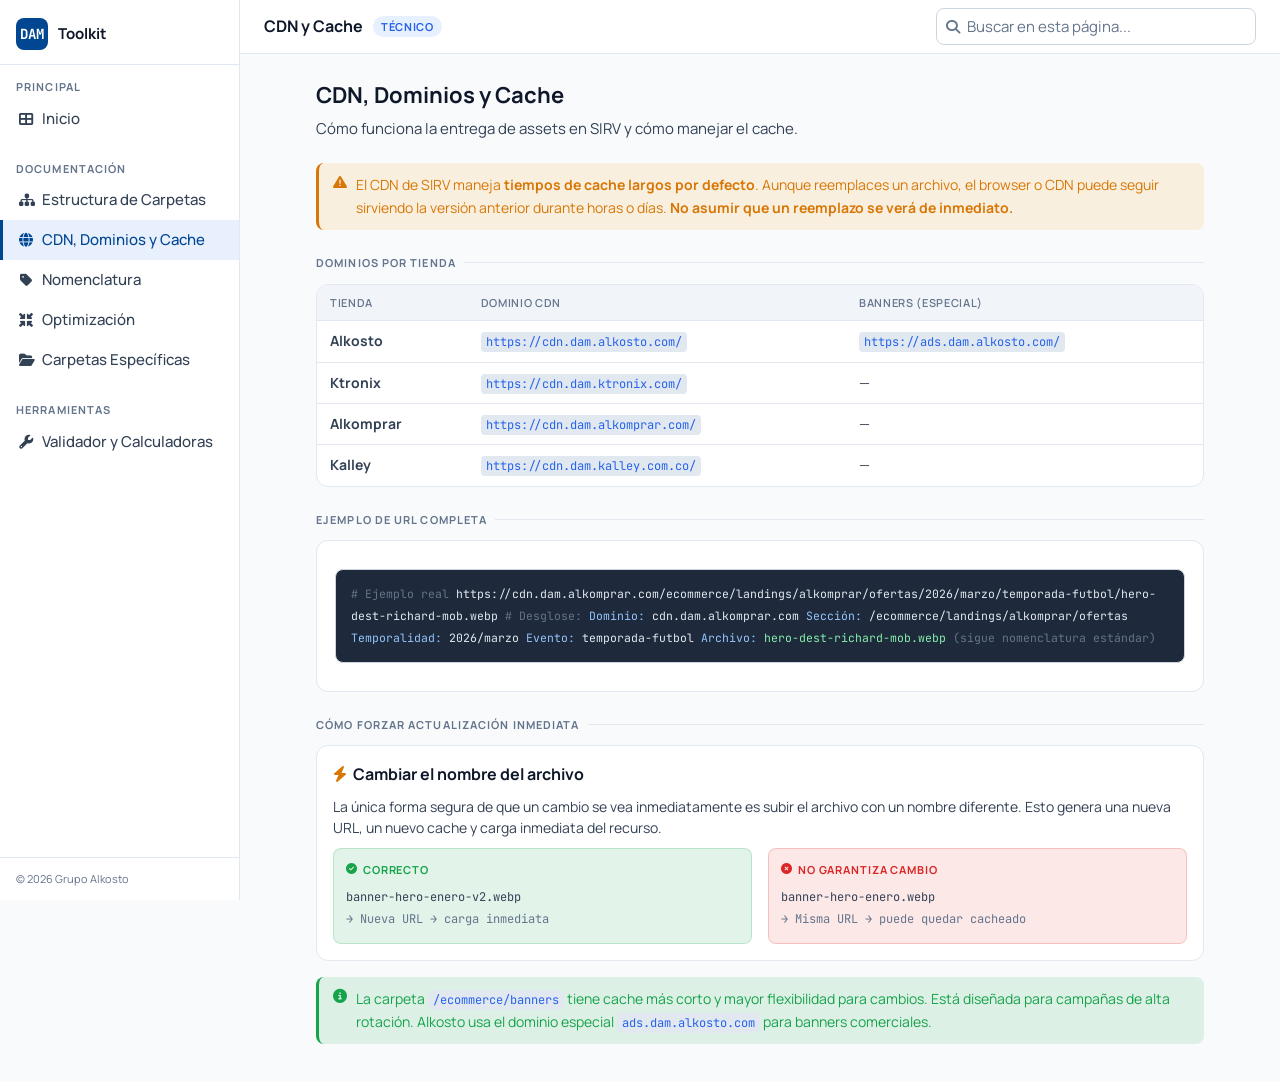
==== cdn.html @ 6390b380 "subida del proyecto" ====
<!DOCTYPE html>
<html lang="es">
<head>
  <meta charset="UTF-8">
  <meta name="viewport" content="width=device-width, initial-scale=1.0">
  <title>CDN, Dominios y Cache - DAM Toolkit</title>
  <link rel="preconnect" href="https://fonts.googleapis.com">
  <link href="https://fonts.googleapis.com/css2?family=Manrope:wght@400;500;600;700&family=JetBrains+Mono:wght@400;500&display=swap" rel="stylesheet">
  <link rel="stylesheet" href="https://cdnjs.cloudflare.com/ajax/libs/font-awesome/6.4.0/css/all.min.css">
  <link rel="stylesheet" href="css/styles.css">
</head>
<body>
  <div id="app-layout" style="display: none;">
      <div class="ph">
        <h1>CDN, Dominios y Cache</h1>
        <p>Cómo funciona la entrega de assets en SIRV y cómo manejar el cache.</p>
      </div>
      <div class="al aw"><i class="fas fa-exclamation-triangle"></i><span>El CDN de SIRV maneja <strong>tiempos de
            cache largos por defecto</strong>. Aunque reemplaces un archivo, el browser o CDN puede seguir sirviendo
          la versión anterior durante horas o días. <strong>No asumir que un reemplazo se verá de
            inmediato.</strong></span></div>
      <div class="st">Dominios por Tienda</div>
      <div class="tw">
        <table>
          <thead>
            <tr>
              <th>Tienda</th>
              <th>Dominio CDN</th>
              <th>Banners (especial)</th>
            </tr>
          </thead>
          <tbody>
            <tr>
              <td><strong>Alkosto</strong></td>
              <td><code>https://cdn.dam.alkosto.com/</code></td>
              <td><code>https://ads.dam.alkosto.com/</code></td>
            </tr>
            <tr>
              <td><strong>Ktronix</strong></td>
              <td><code>https://cdn.dam.ktronix.com/</code></td>
              <td>—</td>
            </tr>
            <tr>
              <td><strong>Alkomprar</strong></td>
              <td><code>https://cdn.dam.alkomprar.com/</code></td>
              <td>—</td>
            </tr>
            <tr>
              <td><strong>Kalley</strong></td>
              <td><code>https://cdn.dam.kalley.com.co/</code></td>
              <td>—</td>
            </tr>
          </tbody>
        </table>
      </div>
      <div class="st">Ejemplo de URL completa</div>
      <div class="panel">
        <div class="cb"><span class="cm"># Ejemplo real</span>
https://cdn.dam.alkomprar.com/ecommerce/landings/alkomprar/ofertas/2026/marzo/temporada-futbol/hero-dest-richard-mob.webp

<span class="cm"># Desglose:</span>
<span class="ck2">Dominio:</span> cdn.dam.alkomprar.com
<span class="ck2">Sección:</span> /ecommerce/landings/alkomprar/ofertas
<span class="ck2">Temporalidad:</span> 2026/marzo
<span class="ck2">Evento:</span> temporada-futbol
<span class="ck2">Archivo:</span> <span class="cv">hero-dest-richard-mob.webp</span> <span class="cm">(sigue nomenclatura estándar)</span>
        </div>
      </div>
      <div class="st">Cómo forzar actualización inmediata</div>
      <div class="card" style="margin-bottom:16px">
        <h3 style="margin-bottom:8px"><i class="fas fa-bolt" style="color:var(--wn);margin-right:6px"></i>Cambiar el
          nombre del archivo</h3>
        <p style="font-size:14px;color:var(--tx2);margin-bottom:10px">La única forma segura de que un cambio se vea
          inmediatamente es subir el archivo con un nombre diferente. Esto genera una nueva URL, un nuevo cache y
          carga inmediata del recurso.</p>
        <div class="exrow" style="margin-bottom:0">
          <div class="ex exg">
            <div class="exl exlg"><i class="fas fa-check-circle"></i>Correcto</div>
            <div class="exc">banner-hero-enero-v2.webp<br><span style="color:var(--tx3)">→ Nueva URL → carga
                inmediata</span></div>
          </div>
          <div class="ex exr">
            <div class="exl exlr"><i class="fas fa-times-circle"></i>No garantiza cambio</div>
            <div class="exc">banner-hero-enero.webp<br><span style="color:var(--tx3)">→ Misma URL → puede quedar
                cacheado</span></div>
          </div>
        </div>
      </div>
      <div class="al as"><i class="fas fa-info-circle"></i><span>La carpeta <code>/ecommerce/banners</code> tiene
          cache más corto y mayor flexibilidad para cambios. Está diseñada para campañas de alta rotación. Alkosto usa
          el dominio especial <code>ads.dam.alkosto.com</code> para banners comerciales.</span></div>
  </div>

  <script src="js/layout.js"></script>
  <script>
    renderLayout('cdn', 'CDN y Cache', 'Técnico');
  </script>
</body>
</html>
---- css/styles.css ----
@import url('https://fonts.googleapis.com/css2?family=Manrope:wght@400;500;600;700&family=JetBrains+Mono:wght@400;500&display=swap');
@import url('https://cdnjs.cloudflare.com/ajax/libs/font-awesome/6.4.0/css/all.min.css');

:root {
  --pr: #004691;       /* primary (Alkosto blue) */
  --prl: #E8F0FE;      /* primary light */
  --prd: #002D5E;      /* primary dark */
  
  --dk: #F8FAFC;       /* app bg - light grey */
  --dk2: #FFFFFF;      /* sidebar/card bg - white */
  --dk3: #F1F5F9;      /* hover / input bg */
  --dk4: #E2E8F0;      /* subtle backgrounds / tags */
  
  --tx: #0F172A;       /* main text - very dark */
  --tx2: #334155;      /* secondary text */
  --tx3: #64748B;      /* muted text */
  
  --bd: #E2E8F0;       /* borders */
  --bd2: #CBD5E1;      /* borders active/hover */
  
  --ok: #16A34A;       
  --okb: rgba(22, 163, 74, .12);
  --wn: #D97706;       
  --wnb: rgba(245, 158, 11, .12);
  --er: #DC2626;       
  --erb: rgba(239, 68, 68, .12);
  --inf: #2563EB;      
  --infb: rgba(59, 130, 246, .12);
  --ac: #EA580C;       
  
  --mono: 'JetBrains Mono', monospace;
  --sans: 'Manrope', sans-serif;
  --r: 8px;
  --r2: 12px;
  --sb: 240px;
}

* {
  box-sizing: border-box;
  margin: 0;
  padding: 0;
}

body {
  font-family: var(--sans);
  background: var(--dk);
  color: var(--tx);
  font-size: 16px;
  line-height: 1.6;
  display: flex;
  min-height: 100vh;
}

.sb {
  width: var(--sb);
  background: var(--dk2);
  border-right: 1px solid var(--bd);
  position: fixed;
  top: 0;
  left: 0;
  bottom: 0;
  display: flex;
  flex-direction: column;
  z-index: 100;
  overflow-y: auto;
}

.sb-logo {
  padding: 18px 16px 14px;
  border-bottom: 1px solid var(--bd);
  display: flex;
  align-items: center;
  gap: 10px;
}

.sb-logo .mk {
  width: 32px;
  height: 32px;
  background: var(--pr);
  border-radius: 8px;
  display: flex;
  align-items: center;
  justify-content: center;
  font-weight: 700;
  font-size: 14px;
  color: #fff;
  font-family: var(--mono);
  flex-shrink: 0;
}

.sb-logo .lt strong {
  display: block;
  font-size: 15px;
  font-weight: 700;
  color: var(--tx);
}

.sb-logo .lt span {
  font-size: 11px;
  color: var(--tx3);
  text-transform: uppercase;
  letter-spacing: .06em;
}

.sb-sec {
  padding: 8px 0;
}

.sb-lbl {
  font-size: 11px;
  font-weight: 700;
  text-transform: uppercase;
  letter-spacing: .1em;
  color: var(--tx3);
  padding: 5px 16px 3px;
}

.ni {
  display: flex;
  align-items: center;
  gap: 9px;
  padding: 8px 16px;
  cursor: pointer;
  color: var(--tx2);
  font-size: 15px;
  font-weight: 500;
  border-left: 3px solid transparent;
  transition: all .15s;
}

.ni i {
  font-size: 14px;
  width: 14px;
  text-align: center;
  flex-shrink: 0;
}

.ni:hover {
  background: var(--dk3);
  color: var(--tx);
}

.ni.active {
  background: var(--prl);
  color: var(--pr);
  border-left-color: var(--pr);
}

.ni.active i {
  color: var(--pr);
}

.sb-ft {
  margin-top: auto;
  padding: 12px 16px;
  border-top: 1px solid var(--bd);
  font-size: 11px;
  color: var(--tx3);
}

.main {
  margin-left: var(--sb);
  flex: 1;
  display: flex;
  flex-direction: column;
}

/* Make it responsive */
@media (max-width: 700px) {
  .sb {
    width: 60px;
  }
  .sb-logo {
    padding: 18px 8px 14px;
    justify-content: center;
  }
  .sb-logo .lt, .sb-lbl, .sb-ft, .ni span {
    display: none;
  }
  .ni {
    justify-content: center;
    padding: 12px 0;
  }
  .main {
    margin-left: 60px;
  }
}

.topbar {
  height: 54px;
  background: var(--dk2);
  border-bottom: 1px solid var(--bd);
  display: flex;
  align-items: center;
  padding: 0 24px;
  gap: 10px;
  position: sticky;
  top: 0;
  z-index: 50;
}

.ttl {
  font-size: 16px;
  font-weight: 700;
  color: var(--tx);
}

.chip {
  font-size: 11px;
  font-weight: 700;
  padding: 2px 8px;
  border-radius: 20px;
  background: var(--infb);
  color: var(--inf);
  text-transform: uppercase;
  letter-spacing: .06em;
}

.sw {
  flex: 1;
  max-width: 320px;
  margin-left: auto;
  position: relative;
}

.sw i {
  position: absolute;
  left: 10px;
  top: 50%;
  transform: translateY(-50%);
  color: var(--tx3);
  font-size: 14px;
}

.sw input {
  width: 100%;
  padding: 7px 10px 7px 30px;
  background: var(--dk2);
  border: 1px solid var(--bd2);
  border-radius: var(--r);
  font-family: var(--sans);
  font-size: 15px;
  color: var(--tx);
  outline: none;
  transition: border-color .2s;
}

.sw input:focus {
  border-color: var(--pr);
}

.sw input::placeholder {
  color: var(--tx3);
}

.content {
  padding: 24px;
  max-width: 90%;
  margin: 0 auto;
  width: 100%;
}

.page {
  display: none;
}

.page.active {
  display: block;
}

.ph {
  margin-bottom: 22px;
}

.ph h1 {
  font-size: 22px;
  font-weight: 700;
  color: var(--tx);
  margin-bottom: 4px;
}

.ph p {
  color: var(--tx2);
  font-size: 15px;
}

.grid {
  display: grid;
  gap: 16px;
}

.g2 {
  grid-template-columns: repeat(auto-fit, minmax(300px, 1fr));
}

.g3 {
  grid-template-columns: repeat(auto-fit, minmax(250px, 1fr));
}

.g4 {
  grid-template-columns: repeat(auto-fit, minmax(200px, 1fr));
}

.card {
  background: var(--dk2);
  border: 1px solid var(--bd);
  border-radius: var(--r2);
  padding: 16px;
}

.card.ck {
  cursor: pointer;
  transition: box-shadow .2s, border-color .2s;
}

.card.ck:hover {
  border-color: var(--pr);
  box-shadow: 0 4px 12px rgba(0, 0, 0, 0.05);
}

.card h3 {
  font-size: 16px;
  font-weight: 700;
  color: var(--tx);
  margin-bottom: 5px;
}

.card p {
  font-size: 14px;
  color: var(--tx2);
  line-height: 1.5;
}

.ci {
  width: 32px;
  height: 32px;
  border-radius: 8px;
  display: flex;
  align-items: center;
  justify-content: center;
  font-size: 16px;
  margin-bottom: 10px;
}

.st {
  font-size: 11px;
  font-weight: 700;
  text-transform: uppercase;
  letter-spacing: .1em;
  color: var(--tx3);
  margin: 24px 0 12px;
  display: flex;
  align-items: center;
  gap: 8px;
}

.st:first-child {
  margin-top: 0;
}

.st::after {
  content: '';
  flex: 1;
  height: 1px;
  background: var(--bd);
}

.al {
  padding: 11px 14px;
  border-radius: var(--r);
  display: flex;
  gap: 9px;
  align-items: flex-start;
  margin-bottom: 14px;
  font-size: 14px;
  border-left: 3px solid;
}

.al i {
  flex-shrink: 0;
  margin-top: 1px;
  font-size: 14px;
}

.ai {
  background: var(--infb);
  border-color: var(--inf);
  color: var(--inf);
}

.aw {
  background: var(--wnb);
  border-color: var(--wn);
  color: var(--wn);
}

.as {
  background: var(--okb);
  border-color: var(--ok);
  color: var(--ok);
}

.ae {
  background: var(--erb);
  border-color: var(--er);
  color: var(--er);
}

code {
  font-family: var(--mono);
  font-size: 12px;
  background: var(--dk4);
  color: var(--inf);
  padding: 2px 5px;
  border-radius: 4px;
}

.cb {
  background: #1E293B; /* code block should always be dark for readability */
  border: 1px solid var(--bd2);
  border-radius: var(--r);
  padding: 13px 15px;
  font-family: var(--mono);
  font-size: 11.5px;
  line-height: 1.9;
  margin: 10px 0;
  overflow-x: auto;
  color: #E2E8F0;
}

.cb .cm {
  color: #64748B;
}

.cb .ck2 {
  color: #93C5FD;
}

.cb .cv {
  color: #86EFAC;
}

.tw {
  background: var(--dk2);
  border: 1px solid var(--bd);
  border-radius: var(--r2);
  overflow: hidden;
  margin-bottom: 16px;
  width: 100%;
  overflow-x: auto;
}

table {
  width: 100%;
  border-collapse: collapse;
  font-size: 14px;
}

thead th {
  background: var(--dk3);
  padding: 9px 13px;
  text-align: left;
  font-weight: 600;
  font-size: 11px;
  text-transform: uppercase;
  letter-spacing: .06em;
  color: var(--tx3);
  border-bottom: 1px solid var(--bd);
}

tbody td {
  padding: 9px 13px;
  border-bottom: 1px solid var(--bd);
  color: var(--tx2);
  vertical-align: middle;
}

tbody tr:last-child td {
  border-bottom: none;
}

tbody tr:hover td {
  background: var(--dk3);
}

.tag {
  font-size: 11px;
  font-weight: 700;
  text-transform: uppercase;
  letter-spacing: .04em;
  padding: 2px 7px;
  border-radius: 20px;
  display: inline-block;
}

.tb {
  background: var(--infb);
  color: var(--inf);
}

.tg {
  background: var(--okb);
  color: var(--ok);
}

.ty {
  background: var(--wnb);
  color: var(--wn);
}

.tr {
  background: var(--erb);
  color: var(--er);
}

.tn {
  background: var(--dk4);
  color: var(--tx2);
}

.fl {
  display: block;
  font-size: 11px;
  font-weight: 700;
  text-transform: uppercase;
  letter-spacing: .08em;
  color: var(--tx3);
  margin-bottom: 5px;
}

.fi,
.fs {
  width: 100%;
  padding: 8px 11px;
  background: var(--dk2);
  border: 1px solid var(--bd2);
  border-radius: var(--r);
  font-family: var(--sans);
  font-size: 15px;
  color: var(--tx);
  outline: none;
  transition: border-color .2s;
}

.fi:focus,
.fs:focus {
  border-color: var(--pr);
}

.fi::placeholder {
  color: var(--tx3);
}

.fi.mo {
  font-family: var(--mono);
}

.fg {
  margin-bottom: 12px;
}

.btn {
  display: inline-flex;
  align-items: center;
  gap: 6px;
  padding: 7px 13px;
  border-radius: var(--r);
  font-family: var(--sans);
  font-size: 14px;
  font-weight: 600;
  cursor: pointer;
  border: 1px solid transparent;
  transition: all .15s;
  white-space: nowrap;
}

.bp {
  background: var(--pr);
  color: #fff;
  border-color: var(--pr);
}

.bp:hover {
  background: var(--prd);
}

.bs {
  background: var(--dk4);
  color: var(--tx2);
  border-color: var(--bd2);
}

.bs:hover {
  background: var(--dk3);
  color: var(--tx);
}

.panel {
  background: var(--dk2);
  border: 1px solid var(--bd);
  border-radius: var(--r2);
  padding: 18px;
  margin-bottom: 14px;
}

.ptit {
  font-size: 16px;
  font-weight: 700;
  color: var(--tx);
  margin-bottom: 3px;
  display: flex;
  align-items: center;
  gap: 7px;
}

.ptit i {
  color: var(--pr);
}

.pdesc {
  font-size: 14px;
  color: var(--tx2);
  margin-bottom: 16px;
}

.rbox {
  background: var(--dk);
  border: 1px solid var(--bd2);
  border-radius: var(--r);
  padding: 11px 13px;
  font-family: var(--mono);
  font-size: 11.5px;
  color: var(--tx);
  display: flex;
  align-items: center;
  justify-content: space-between;
  gap: 10px;
  margin-top: 10px;
  word-break: break-all;
  min-height: 44px;
}

.rbox .ph2 {
  color: var(--tx3);
  font-family: var(--sans);
  font-size: 14px;
}

.cpb {
  background: var(--pr);
  color: #fff;
  border: none;
  padding: 4px 9px;
  border-radius: 4px;
  font-size: 12px;
  font-weight: 600;
  cursor: pointer;
  white-space: nowrap;
  flex-shrink: 0;
  font-family: var(--sans);
}

.cpb:hover {
  background: var(--prd);
}

.vi {
  display: flex;
  align-items: center;
  gap: 8px;
  padding: 6px 0;
  border-bottom: 1px solid var(--bd);
  font-size: 14px;
  color: var(--tx2);
}

.vi:last-child {
  border-bottom: none;
}

.vd {
  width: 17px;
  height: 17px;
  border-radius: 50%;
  display: flex;
  align-items: center;
  justify-content: center;
  font-size: 10px;
  font-weight: 700;
  flex-shrink: 0;
}

.vok {
  background: var(--okb);
  color: var(--ok);
}

.verr {
  background: var(--erb);
  color: var(--er);
}

.vwn {
  background: var(--wnb);
  color: var(--wn);
}

.score {
  width: 72px;
  height: 72px;
  border-radius: 50%;
  display: flex;
  flex-direction: column;
  align-items: center;
  justify-content: center;
  font-weight: 700;
  flex-shrink: 0;
  border: 3px solid;
}

.sh {
  background: var(--okb);
  color: var(--ok);
  border-color: rgba(22, 163, 74, .3);
}

.sm {
  background: var(--wnb);
  color: var(--wn);
  border-color: rgba(217, 119, 6, .3);
}

.sl {
  background: var(--erb);
  color: var(--er);
  border-color: rgba(220, 38, 38, .3);
}

.sn {
  font-size: 21px;
  line-height: 1;
}

.slb {
  font-size: 10px;
  text-transform: uppercase;
  opacity: .7;
}

.pb {
  height: 6px;
  background: var(--bd);
  border-radius: 3px;
  overflow: hidden;
  margin: 5px 0;
}

.pf {
  height: 100%;
  border-radius: 3px;
  transition: width .4s;
}

.blue {
  background: var(--pr);
}

.green {
  background: var(--ok);
}

.yellow {
  background: var(--wn);
}

.red {
  background: var(--er);
}

.clist {
  list-style: none;
}

.ci2 {
  display: flex;
  align-items: flex-start;
  gap: 8px;
  padding: 8px 0;
  border-bottom: 1px solid var(--bd);
  font-size: 14px;
  cursor: pointer;
  color: var(--tx2);
}

.ci2:last-child {
  border-bottom: none;
}

.cbox {
  width: 17px;
  height: 17px;
  border-radius: 4px;
  border: 2px solid var(--bd2);
  flex-shrink: 0;
  margin-top: 1px;
  display: flex;
  align-items: center;
  justify-content: center;
  transition: all .15s;
  background: var(--dk2);
}

.ci2.chk .cbox {
  background: var(--ok);
  border-color: var(--ok);
}

.ci2.chk .cbox::after {
  content: '✓';
  color: #fff;
  font-size: 10px;
  font-weight: 700;
}

.ci2.chk .ct {
  text-decoration: line-through;
  color: var(--tx3);
}

.ct {
  flex: 1;
}

.cr {
  font-size: 11px;
  font-weight: 600;
  padding: 1px 6px;
  border-radius: 20px;
  margin-left: auto;
  flex-shrink: 0;
  margin-top: 1px;
}

.rd {
  background: var(--infb);
  color: var(--inf);
}

.rc {
  background: var(--wnb);
  color: var(--wn);
}

.rv {
  background: rgba(168, 85, 247, .15);
  color: #9333ea;
}

.tabs {
  display: flex;
  flex-wrap: wrap;
  gap: 4px;
  margin-bottom: 18px;
  border-bottom: 1px solid var(--bd);
}

.tbtn {
  padding: 8px 14px;
  font-size: 14px;
  font-weight: 600;
  cursor: pointer;
  border: none;
  background: none;
  font-family: var(--sans);
  color: var(--tx3);
  border-bottom: 2px solid transparent;
  margin-bottom: -1px;
  transition: all .15s;
}

.tbtn:hover {
  color: var(--tx);
}

.tbtn.active {
  color: var(--pr);
  border-bottom-color: var(--pr);
}

.tc {
  display: none;
}

.tc.active {
  display: block;
}

.roles {
  display: flex;
  gap: 7px;
  margin-bottom: 16px;
  flex-wrap: wrap;
}

.rbtn {
  padding: 5px 12px;
  border-radius: 20px;
  font-size: 14px;
  font-weight: 600;
  cursor: pointer;
  border: 1.5px solid var(--bd2);
  background: var(--dk2);
  transition: all .15s;
  color: var(--tx2);
}

.rbtn:hover {
  border-color: var(--pr);
  color: var(--pr);
}

.rbtn.active {
  background: var(--pr);
  border-color: var(--pr);
  color: #fff;
}

.tipcard {
  background: var(--dk3);
  border: 1px solid var(--bd2);
  border-radius: var(--r2);
  padding: 14px 16px;
  margin-bottom: 14px;
  border-left: 3px solid var(--ac);
}

.tiplbl {
  font-size: 11px;
  font-weight: 700;
  text-transform: uppercase;
  letter-spacing: .1em;
  color: var(--ac);
  margin-bottom: 5px;
  display: flex;
  align-items: center;
  gap: 5px;
}

.tipcard h3 {
  font-size: 16px;
  font-weight: 700;
  color: var(--tx);
  margin-bottom: 4px;
}

.tipcard p {
  font-size: 14px;
  color: var(--tx2);
  line-height: 1.5;
}

.stat {
  background: var(--dk2);
  border: 1px solid var(--bd);
  border-radius: var(--r2);
  padding: 14px 16px;
}

.stlbl {
  font-size: 11px;
  font-weight: 700;
  text-transform: uppercase;
  letter-spacing: .08em;
  color: var(--tx3);
  margin-bottom: 5px;
}

.stval {
  font-size: 24px;
  font-weight: 700;
  color: var(--tx);
}

.stsub {
  font-size: 12px;
  color: var(--tx3);
  margin-top: 2px;
}

.exrow {
  display: grid;
  grid-template-columns: repeat(auto-fit, minmax(280px, 1fr));
  gap: 16px;
  margin-bottom: 14px;
}

.ex {
  padding: 12px;
  border-radius: var(--r);
  font-size: 14px;
}

.exg {
  background: var(--okb);
  border: 1px solid rgba(22, 163, 74, .2);
}

.exr {
  background: var(--erb);
  border: 1px solid rgba(220, 38, 38, .2);
}

.exl {
  font-size: 11px;
  font-weight: 700;
  text-transform: uppercase;
  letter-spacing: .08em;
  margin-bottom: 7px;
  display: flex;
  align-items: center;
  gap: 5px;
}

.exlg {
  color: var(--ok);
}

.exlr {
  color: var(--er);
}

.exc {
  font-family: var(--mono);
  font-size: 12px;
  line-height: 1.9;
  color: var(--tx2);
}

/* Tree styling using nested ul */
.tree, .tree ul {
  list-style: none;
  padding-left: 0;
}

.tree ul {
  margin-left: 16px;
  border-left: 1px dashed var(--bd2);
  padding-left: 11px;
  margin-top: 2px;
}

.tree li {
  margin: 2px 0;
}

.titem, .tree-item {
  display: inline-flex;
  align-items: center;
  gap: 6px;
  padding: 4px 7px;
  border-radius: var(--r);
  cursor: pointer;
  font-size: 15px; /* Up a bit for readability */
  color: var(--tx2);
  transition: all .15s;
}

.titem:hover, .tree-item:hover {
  background: var(--dk3);
  color: var(--tx);
}

.titem .fi2, .tree-item .folder-icon {
  color: var(--wn); /* Folder color */
  font-size: 15px;
}

.titem .leaf, .tree-item .leaf {
  color: var(--tx3);
  font-size: 12px;
}

.titem .tog, .tree-item .toggle-icon {
  color: var(--tx3);
  font-size: 11px;
  transition: transform .2s;
  width: 10px;
}

.tree li.open > .titem .tog, .tree li.open > .tree-item .toggle-icon {
  transform: rotate(90deg);
}

.tsub, .tree-item + ul {
  display: none;
}

.tree li.open > .tsub, .tree li.open > ul {
  display: block;
}

.tpath, .path-preview {
  font-family: var(--mono);
  font-size: 11px;
  color: var(--tx3);
  margin-left: 4px;
  opacity: 0;
  transition: opacity .15s;
}

.titem:hover .tpath, .tree-item:hover .path-preview {
  opacity: 1;
}

.toast {
  position: fixed;
  bottom: 20px;
  right: 20px;
  background: var(--dk2);
  border: 1px solid var(--bd2);
  color: var(--tx);
  padding: 10px 14px;
  border-radius: var(--r);
  font-size: 14px;
  font-weight: 500;
  box-shadow: 0 4px 20px rgba(0,0,0,.15);
  z-index: 999;
  opacity: 0;
  transform: translateY(6px);
  transition: all .25s;
  pointer-events: none;
  display: flex;
  align-items: center;
  gap: 7px;
}

.toast.show {
  opacity: 1;
  transform: translateY(0);
}

.toast i {
  color: var(--ok);
}

/* Extra folder specific styles from script-based generation */
.folder-details {
  display: flex;
  flex-direction: column;
}

.folder-desc {
  font-size: 11px;
  color: var(--tx3);
  margin-top: 1px;
}

.highlight {
  background: rgba(0, 82, 204, 0.1) !important;
  color: var(--pr) !important;
  border: 1px solid rgba(0, 82, 204, 0.3) !important;
}

.hidden {
  display: none !important;
}

/* Tree Component Styles */
.tree {
  list-style: none;
  font-family: var(--mono);
  font-size: 15px;
  background: var(--dk2);
  padding: 8px 0;
}
.tree ul {
  list-style: none;
  padding-left: 20px;
  display: none;
}
.tree li {
  margin: 4px 0;
}
.tree li.has-children.open > ul {
  display: block;
}
.titem {
  display: flex;
  align-items: center;
  gap: 6px;
  cursor: pointer;
  padding: 4px 6px;
  border-radius: 4px;
}
.titem:hover {
  background: var(--dk3);
}
.titem .tog {
  font-size: 11px;
  color: var(--tx3);
  transition: transform 0.2s;
}
.tree li.open > .titem .tog {
  transform: rotate(90deg);
}
.fi2 {
  color: var(--wn);
}
.leaf {
  color: var(--tx3);
}
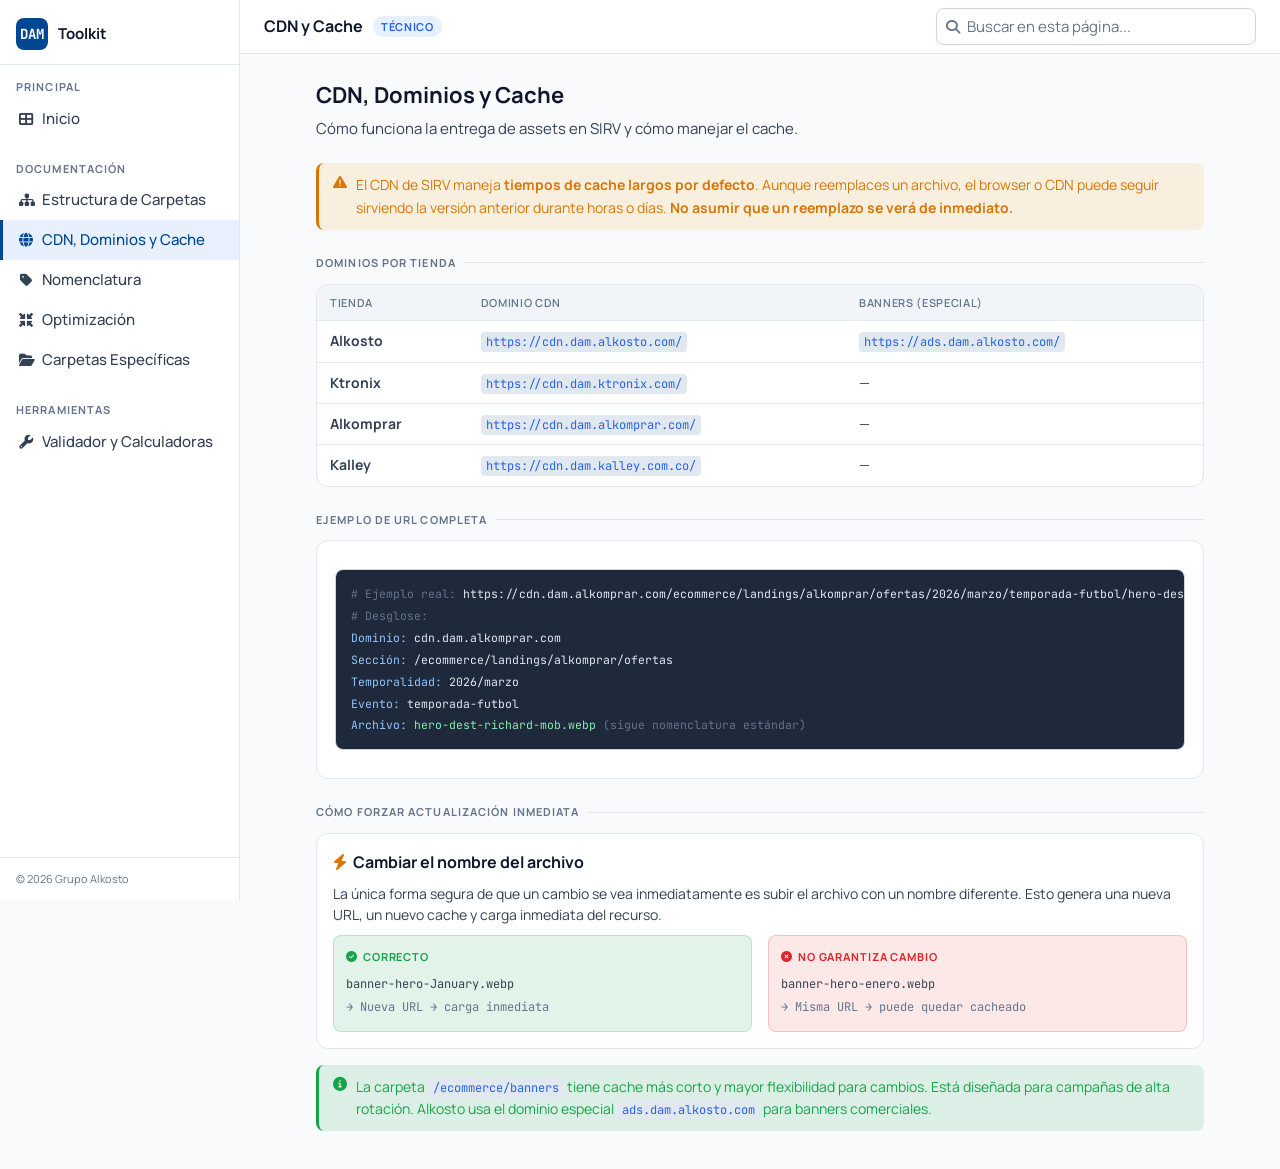
==== commit 0425feca: "actualizar" ====
--- a/cdn.html
+++ b/cdn.html
@@ -1,94 +1,99 @@
 <!DOCTYPE html>
 <html lang="es">
+
 <head>
   <meta charset="UTF-8">
   <meta name="viewport" content="width=device-width, initial-scale=1.0">
   <title>CDN, Dominios y Cache - DAM Toolkit</title>
   <link rel="preconnect" href="https://fonts.googleapis.com">
-  <link href="https://fonts.googleapis.com/css2?family=Manrope:wght@400;500;600;700&family=JetBrains+Mono:wght@400;500&display=swap" rel="stylesheet">
+  <link
+    href="https://fonts.googleapis.com/css2?family=Manrope:wght@400;500;600;700&family=JetBrains+Mono:wght@400;500&display=swap"
+    rel="stylesheet">
   <link rel="stylesheet" href="https://cdnjs.cloudflare.com/ajax/libs/font-awesome/6.4.0/css/all.min.css">
   <link rel="stylesheet" href="css/styles.css">
 </head>
+
 <body>
   <div id="app-layout" style="display: none;">
-      <div class="ph">
-        <h1>CDN, Dominios y Cache</h1>
-        <p>Cómo funciona la entrega de assets en SIRV y cómo manejar el cache.</p>
+    <div class="ph">
+      <h1>CDN, Dominios y Cache</h1>
+      <p>Cómo funciona la entrega de assets en SIRV y cómo manejar el cache.</p>
+    </div>
+    <div class="al aw"><i class="fas fa-exclamation-triangle"></i><span>El CDN de SIRV maneja <strong>tiempos de
+          cache largos por defecto</strong>. Aunque reemplaces un archivo, el browser o CDN puede seguir sirviendo
+        la versión anterior durante horas o días. <strong>No asumir que un reemplazo se verá de
+          inmediato.</strong></span></div>
+    <div class="st">Dominios por Tienda</div>
+    <div class="tw">
+      <table>
+        <thead>
+          <tr>
+            <th>Tienda</th>
+            <th>Dominio CDN</th>
+            <th>Banners (especial)</th>
+          </tr>
+        </thead>
+        <tbody>
+          <tr>
+            <td><strong>Alkosto</strong></td>
+            <td><code>https://cdn.dam.alkosto.com/</code></td>
+            <td><code>https://ads.dam.alkosto.com/</code></td>
+          </tr>
+          <tr>
+            <td><strong>Ktronix</strong></td>
+            <td><code>https://cdn.dam.ktronix.com/</code></td>
+            <td>—</td>
+          </tr>
+          <tr>
+            <td><strong>Alkomprar</strong></td>
+            <td><code>https://cdn.dam.alkomprar.com/</code></td>
+            <td>—</td>
+          </tr>
+          <tr>
+            <td><strong>Kalley</strong></td>
+            <td><code>https://cdn.dam.kalley.com.co/</code></td>
+            <td>—</td>
+          </tr>
+        </tbody>
+      </table>
+    </div>
+    <div class="st">Ejemplo de URL completa</div>
+    <div class="panel">
+      <div class="cb"><span class="cm"># Ejemplo real:</span>
+        https://cdn.dam.alkomprar.com/ecommerce/landings/alkomprar/ofertas/2026/marzo/temporada-futbol/hero-dest-richard-mob.webp
+        <br>
+        <span class="cm"># Desglose:</span><br>
+        <span class="ck2">Dominio:</span> cdn.dam.alkomprar.com<br>
+        <span class="ck2">Sección:</span> /ecommerce/landings/alkomprar/ofertas<br>
+        <span class="ck2">Temporalidad:</span> 2026/marzo<br>
+        <span class="ck2">Evento:</span> temporada-futbol<br>
+        <span class="ck2">Archivo:</span> <span class="cv">hero-dest-richard-mob.webp</span> <span class="cm">(sigue
+          nomenclatura estándar)</span>
       </div>
-      <div class="al aw"><i class="fas fa-exclamation-triangle"></i><span>El CDN de SIRV maneja <strong>tiempos de
-            cache largos por defecto</strong>. Aunque reemplaces un archivo, el browser o CDN puede seguir sirviendo
-          la versión anterior durante horas o días. <strong>No asumir que un reemplazo se verá de
-            inmediato.</strong></span></div>
-      <div class="st">Dominios por Tienda</div>
-      <div class="tw">
-        <table>
-          <thead>
-            <tr>
-              <th>Tienda</th>
-              <th>Dominio CDN</th>
-              <th>Banners (especial)</th>
-            </tr>
-          </thead>
-          <tbody>
-            <tr>
-              <td><strong>Alkosto</strong></td>
-              <td><code>https://cdn.dam.alkosto.com/</code></td>
-              <td><code>https://ads.dam.alkosto.com/</code></td>
-            </tr>
-            <tr>
-              <td><strong>Ktronix</strong></td>
-              <td><code>https://cdn.dam.ktronix.com/</code></td>
-              <td>—</td>
-            </tr>
-            <tr>
-              <td><strong>Alkomprar</strong></td>
-              <td><code>https://cdn.dam.alkomprar.com/</code></td>
-              <td>—</td>
-            </tr>
-            <tr>
-              <td><strong>Kalley</strong></td>
-              <td><code>https://cdn.dam.kalley.com.co/</code></td>
-              <td>—</td>
-            </tr>
-          </tbody>
-        </table>
-      </div>
-      <div class="st">Ejemplo de URL completa</div>
-      <div class="panel">
-        <div class="cb"><span class="cm"># Ejemplo real</span>
-https://cdn.dam.alkomprar.com/ecommerce/landings/alkomprar/ofertas/2026/marzo/temporada-futbol/hero-dest-richard-mob.webp
-
-<span class="cm"># Desglose:</span>
-<span class="ck2">Dominio:</span> cdn.dam.alkomprar.com
-<span class="ck2">Sección:</span> /ecommerce/landings/alkomprar/ofertas
-<span class="ck2">Temporalidad:</span> 2026/marzo
-<span class="ck2">Evento:</span> temporada-futbol
-<span class="ck2">Archivo:</span> <span class="cv">hero-dest-richard-mob.webp</span> <span class="cm">(sigue nomenclatura estándar)</span>
+    </div>
+    <div class="st">Cómo forzar actualización inmediata</div>
+    <div class="card" style="margin-bottom:16px">
+      <h3 style="margin-bottom:8px"><i class="fas fa-bolt" style="color:var(--wn);margin-right:6px"></i>Cambiar el
+        nombre del archivo</h3>
+      <p style="font-size:14px;color:var(--tx2);margin-bottom:10px">La única forma segura de que un cambio se vea
+        inmediatamente es subir el archivo con un nombre diferente. Esto genera una nueva URL, un nuevo cache y
+        carga inmediata del recurso.</p>
+      <div class="exrow" style="margin-bottom:0">
+        <div class="ex exg">
+          <div class="exl exlg"><i class="fas fa-check-circle"></i>Correcto</div>
+          <div class="exc">banner-hero-January.webp<br><span style="color:var(--tx3)">→ Nueva URL → carga
+              inmediata</span></div>
+        </div>
+        <div class="ex exr">
+          <div class="exl exlr"><i class="fas fa-times-circle"></i>No garantiza cambio</div>
+          <div class="exc">banner-hero-enero.webp<br><span style="color:var(--tx3)">→ Misma URL → puede quedar
+              cacheado</span></div>
         </div>
       </div>
-      <div class="st">Cómo forzar actualización inmediata</div>
-      <div class="card" style="margin-bottom:16px">
-        <h3 style="margin-bottom:8px"><i class="fas fa-bolt" style="color:var(--wn);margin-right:6px"></i>Cambiar el
-          nombre del archivo</h3>
-        <p style="font-size:14px;color:var(--tx2);margin-bottom:10px">La única forma segura de que un cambio se vea
-          inmediatamente es subir el archivo con un nombre diferente. Esto genera una nueva URL, un nuevo cache y
-          carga inmediata del recurso.</p>
-        <div class="exrow" style="margin-bottom:0">
-          <div class="ex exg">
-            <div class="exl exlg"><i class="fas fa-check-circle"></i>Correcto</div>
-            <div class="exc">banner-hero-enero-v2.webp<br><span style="color:var(--tx3)">→ Nueva URL → carga
-                inmediata</span></div>
-          </div>
-          <div class="ex exr">
-            <div class="exl exlr"><i class="fas fa-times-circle"></i>No garantiza cambio</div>
-            <div class="exc">banner-hero-enero.webp<br><span style="color:var(--tx3)">→ Misma URL → puede quedar
-                cacheado</span></div>
-          </div>
-        </div>
-      </div>
-      <div class="al as"><i class="fas fa-info-circle"></i><span>La carpeta <code>/ecommerce/banners</code> tiene
-          cache más corto y mayor flexibilidad para cambios. Está diseñada para campañas de alta rotación. Alkosto usa
-          el dominio especial <code>ads.dam.alkosto.com</code> para banners comerciales.</span></div>
+    </div>
+    <div class="al as"><i class="fas fa-info-circle"></i><span>La carpeta <code>/ecommerce/banners</code> tiene
+        cache más corto y mayor flexibilidad para cambios. Está diseñada para campañas de alta rotación. Alkosto usa
+        el dominio especial <code>ads.dam.alkosto.com</code> para banners comerciales.</span></div>
   </div>
 
   <script src="js/layout.js"></script>
@@ -96,4 +101,5 @@
     renderLayout('cdn', 'CDN y Cache', 'Técnico');
   </script>
 </body>
-</html>
+
+</html>
--- a/css/styles.css
+++ b/css/styles.css
@@ -2,32 +2,44 @@
 @import url('https://cdnjs.cloudflare.com/ajax/libs/font-awesome/6.4.0/css/all.min.css');
 
 :root {
-  --pr: #004691;       /* primary (Alkosto blue) */
-  --prl: #E8F0FE;      /* primary light */
-  --prd: #002D5E;      /* primary dark */
-  
-  --dk: #F8FAFC;       /* app bg - light grey */
-  --dk2: #FFFFFF;      /* sidebar/card bg - white */
-  --dk3: #F1F5F9;      /* hover / input bg */
-  --dk4: #E2E8F0;      /* subtle backgrounds / tags */
-  
-  --tx: #0F172A;       /* main text - very dark */
-  --tx2: #334155;      /* secondary text */
-  --tx3: #64748B;      /* muted text */
-  
-  --bd: #E2E8F0;       /* borders */
-  --bd2: #CBD5E1;      /* borders active/hover */
-  
-  --ok: #16A34A;       
+  --pr: #004691;
+  /* primary (Alkosto blue) */
+  --prl: #E8F0FE;
+  /* primary light */
+  --prd: #002D5E;
+  /* primary dark */
+
+  --dk: #F8FAFC;
+  /* app bg - light grey */
+  --dk2: #FFFFFF;
+  /* sidebar/card bg - white */
+  --dk3: #F1F5F9;
+  /* hover / input bg */
+  --dk4: #E2E8F0;
+  /* subtle backgrounds / tags */
+
+  --tx: #0F172A;
+  /* main text - very dark */
+  --tx2: #334155;
+  /* secondary text */
+  --tx3: #64748B;
+  /* muted text */
+
+  --bd: #E2E8F0;
+  /* borders */
+  --bd2: #CBD5E1;
+  /* borders active/hover */
+
+  --ok: #16A34A;
   --okb: rgba(22, 163, 74, .12);
-  --wn: #D97706;       
+  --wn: #D97706;
   --wnb: rgba(245, 158, 11, .12);
-  --er: #DC2626;       
+  --er: #DC2626;
   --erb: rgba(239, 68, 68, .12);
-  --inf: #2563EB;      
+  --inf: #2563EB;
   --infb: rgba(59, 130, 246, .12);
-  --ac: #EA580C;       
-  
+  --ac: #EA580C;
+
   --mono: 'JetBrains Mono', monospace;
   --sans: 'Manrope', sans-serif;
   --r: 8px;
@@ -163,6 +175,7 @@
   flex: 1;
   display: flex;
   flex-direction: column;
+  min-width: 0;
 }
 
 /* Make it responsive */
@@ -170,19 +183,69 @@
   .sb {
     width: 60px;
   }
+
   .sb-logo {
     padding: 18px 8px 14px;
     justify-content: center;
   }
-  .sb-logo .lt, .sb-lbl, .sb-ft, .ni span {
+
+  .sb-logo .lt,
+  .sb-lbl,
+  .sb-ft,
+  .ni span {
     display: none;
   }
+
   .ni {
     justify-content: center;
     padding: 12px 0;
   }
+
   .main {
     margin-left: 60px;
+  }
+
+  .content {
+    padding: 8px 12px !important;
+    max-width: 100% !important;
+  }
+
+  .topbar {
+    padding: 0 14px;
+  }
+  .topbar .ttl,
+  .topbar .chip {
+    display: none;
+  }
+  .sw {
+    max-width: 100%;
+  }
+
+  /* Compact Folder Tree for mobile */
+  .tree {
+    font-size: 13.5px;
+  }
+  .tree li {
+    margin: 2px 0;
+  }
+  .tree ul {
+    padding-left: 10px;
+  }
+  .titem {
+    padding: 3px 4px;
+    font-size: 13.5px;
+  }
+  .titem .fi2, .tree-item .folder-icon {
+    font-size: 13px;
+  }
+}
+
+@media (max-width: 650px) {
+
+  .g2,
+  .g4,
+  .exrow {
+    grid-template-columns: 1fr;
   }
 }
 
@@ -258,6 +321,7 @@
   max-width: 90%;
   margin: 0 auto;
   width: 100%;
+  min-width: 0;
 }
 
 .page {
@@ -294,11 +358,47 @@
 }
 
 .g3 {
-  grid-template-columns: repeat(auto-fit, minmax(250px, 1fr));
+  grid-template-columns: repeat(3, 1fr);
 }
 
 .g4 {
   grid-template-columns: repeat(auto-fit, minmax(200px, 1fr));
+}
+
+@media (max-width: 992px) {
+  .g3 {
+    grid-template-columns: repeat(2, 1fr);
+  }
+}
+
+@media (max-width: 650px) {
+  .g3 {
+    grid-template-columns: 1fr;
+  }
+}
+
+.tool-split {
+  display: grid;
+  grid-template-columns: minmax(0, 1fr) minmax(280px, 1fr);
+  gap: 16px;
+}
+
+.grid-half {
+  display: grid;
+  grid-template-columns: 1fr 1fr;
+  gap: 10px;
+}
+
+@media (max-width: 850px) {
+  .tool-split {
+    grid-template-columns: 1fr;
+  }
+}
+
+@media (max-width: 500px) {
+  .grid-half {
+    grid-template-columns: 1fr;
+  }
 }
 
 .card {
@@ -416,7 +516,8 @@
 }
 
 .cb {
-  background: #1E293B; /* code block should always be dark for readability */
+  background: #1E293B;
+  /* code block should always be dark for readability */
   border: 1px solid var(--bd2);
   border-radius: var(--r);
   padding: 13px 15px;
@@ -426,6 +527,7 @@
   margin: 10px 0;
   overflow-x: auto;
   color: #E2E8F0;
+  white-space: nowrap;
 }
 
 .cb .cm {
@@ -448,6 +550,12 @@
   margin-bottom: 16px;
   width: 100%;
   overflow-x: auto;
+}
+
+@media (max-width: 650px) {
+  .tw table {
+    min-width: 600px;
+  }
 }
 
 table {
@@ -1037,7 +1145,8 @@
 }
 
 /* Tree styling using nested ul */
-.tree, .tree ul {
+.tree,
+.tree ul {
   list-style: none;
   padding-left: 0;
 }
@@ -1053,53 +1162,64 @@
   margin: 2px 0;
 }
 
-.titem, .tree-item {
+.titem,
+.tree-item {
   display: inline-flex;
   align-items: center;
   gap: 6px;
   padding: 4px 7px;
   border-radius: var(--r);
   cursor: pointer;
-  font-size: 15px; /* Up a bit for readability */
+  font-size: 15px;
+  /* Up a bit for readability */
   color: var(--tx2);
   transition: all .15s;
 }
 
-.titem:hover, .tree-item:hover {
+.titem:hover,
+.tree-item:hover {
   background: var(--dk3);
   color: var(--tx);
 }
 
-.titem .fi2, .tree-item .folder-icon {
-  color: var(--wn); /* Folder color */
+.titem .fi2,
+.tree-item .folder-icon {
+  color: var(--wn);
+  /* Folder color */
   font-size: 15px;
 }
 
-.titem .leaf, .tree-item .leaf {
+.titem .leaf,
+.tree-item .leaf {
   color: var(--tx3);
   font-size: 12px;
 }
 
-.titem .tog, .tree-item .toggle-icon {
+.titem .tog,
+.tree-item .toggle-icon {
   color: var(--tx3);
   font-size: 11px;
   transition: transform .2s;
   width: 10px;
 }
 
-.tree li.open > .titem .tog, .tree li.open > .tree-item .toggle-icon {
+.tree li.open>.titem .tog,
+.tree li.open>.tree-item .toggle-icon {
   transform: rotate(90deg);
 }
 
-.tsub, .tree-item + ul {
+.tsub,
+.tree-item+ul {
   display: none;
 }
 
-.tree li.open > .tsub, .tree li.open > ul {
+.tree li.open>.tsub,
+.tree li.open>ul {
   display: block;
 }
 
-.tpath, .path-preview {
+.tpath,
+.path-preview {
   font-family: var(--mono);
   font-size: 11px;
   color: var(--tx3);
@@ -1108,7 +1228,8 @@
   transition: opacity .15s;
 }
 
-.titem:hover .tpath, .tree-item:hover .path-preview {
+.titem:hover .tpath,
+.tree-item:hover .path-preview {
   opacity: 1;
 }
 
@@ -1123,7 +1244,7 @@
   border-radius: var(--r);
   font-size: 14px;
   font-weight: 500;
-  box-shadow: 0 4px 20px rgba(0,0,0,.15);
+  box-shadow: 0 4px 20px rgba(0, 0, 0, .15);
   z-index: 999;
   opacity: 0;
   transform: translateY(6px);
@@ -1172,18 +1293,23 @@
   font-size: 15px;
   background: var(--dk2);
   padding: 8px 0;
-}
+  overflow-x: auto;
+}
+
 .tree ul {
   list-style: none;
   padding-left: 20px;
   display: none;
 }
+
 .tree li {
   margin: 4px 0;
 }
-.tree li.has-children.open > ul {
+
+.tree li.has-children.open>ul {
   display: block;
 }
+
 .titem {
   display: flex;
   align-items: center;
@@ -1191,21 +1317,27 @@
   cursor: pointer;
   padding: 4px 6px;
   border-radius: 4px;
-}
+  white-space: nowrap;
+}
+
 .titem:hover {
   background: var(--dk3);
 }
+
 .titem .tog {
   font-size: 11px;
   color: var(--tx3);
   transition: transform 0.2s;
 }
-.tree li.open > .titem .tog {
+
+.tree li.open>.titem .tog {
   transform: rotate(90deg);
 }
+
 .fi2 {
   color: var(--wn);
 }
+
 .leaf {
   color: var(--tx3);
-}
+}
